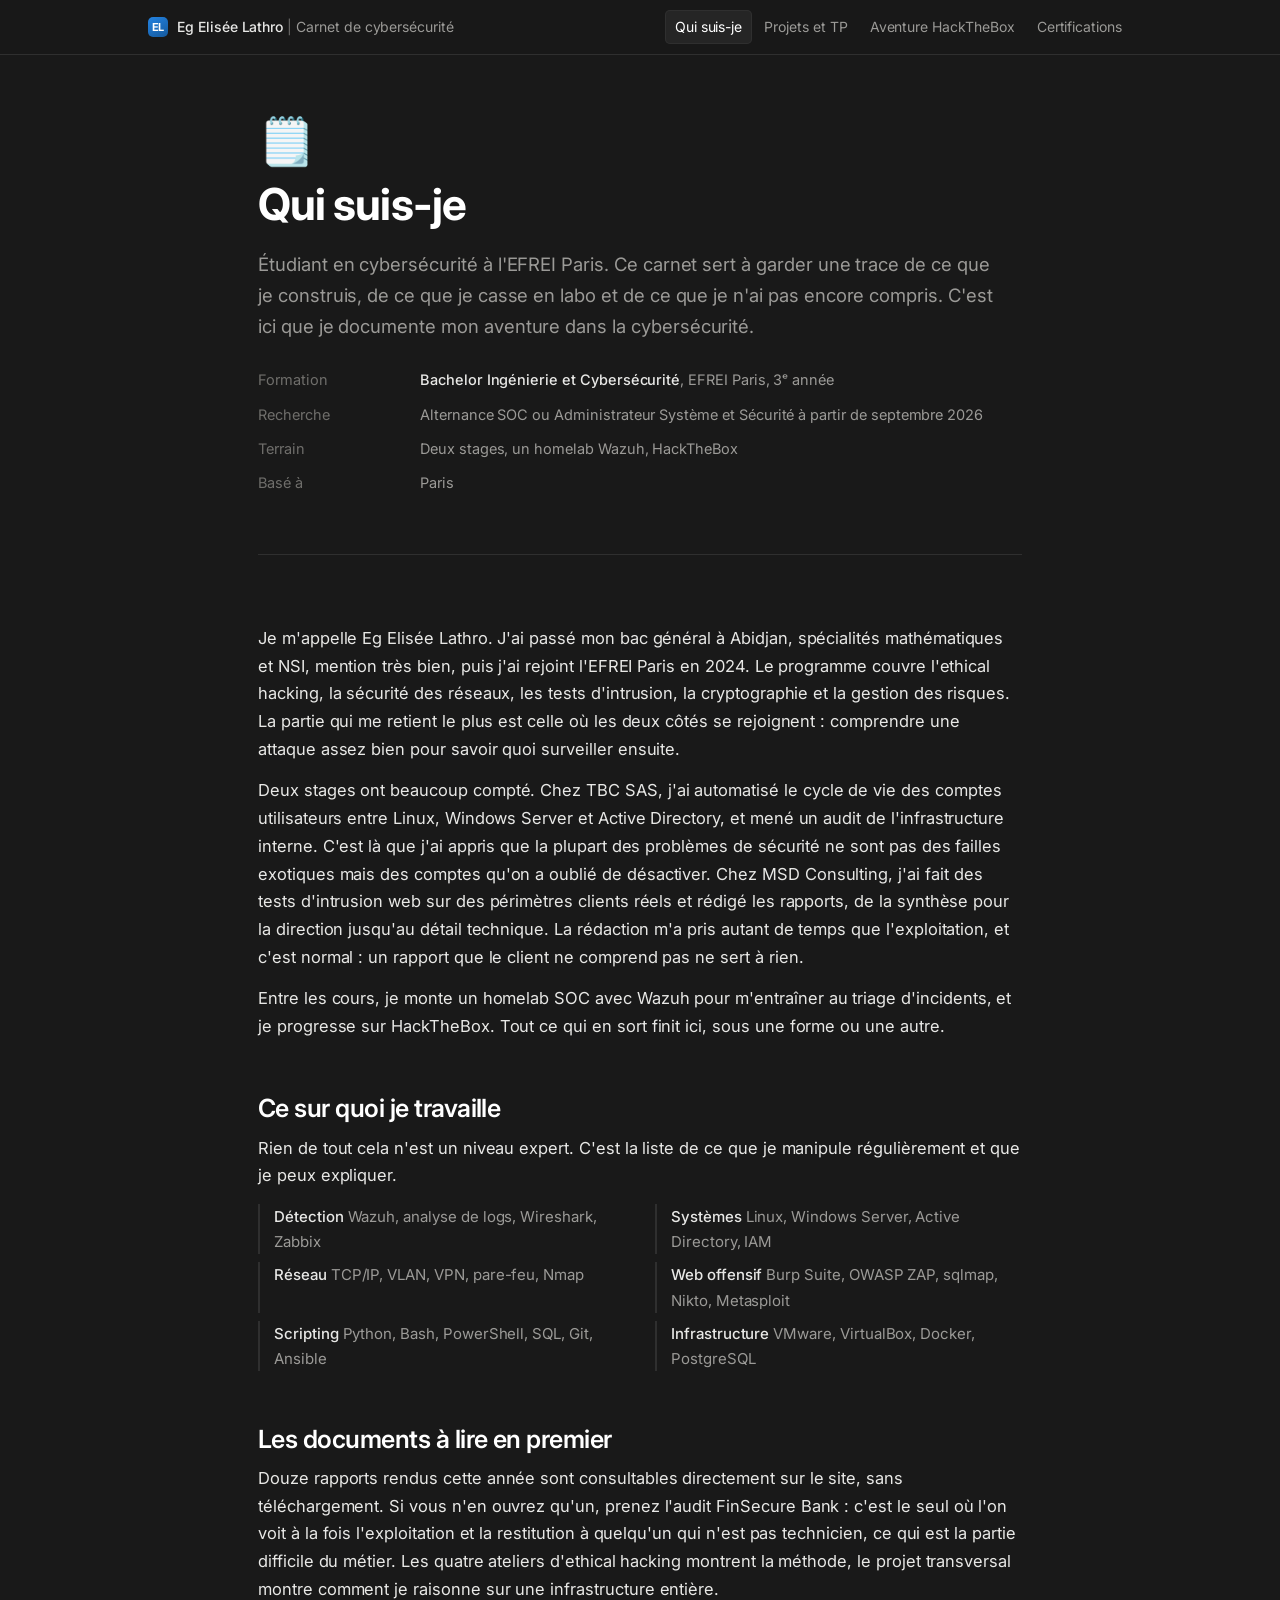
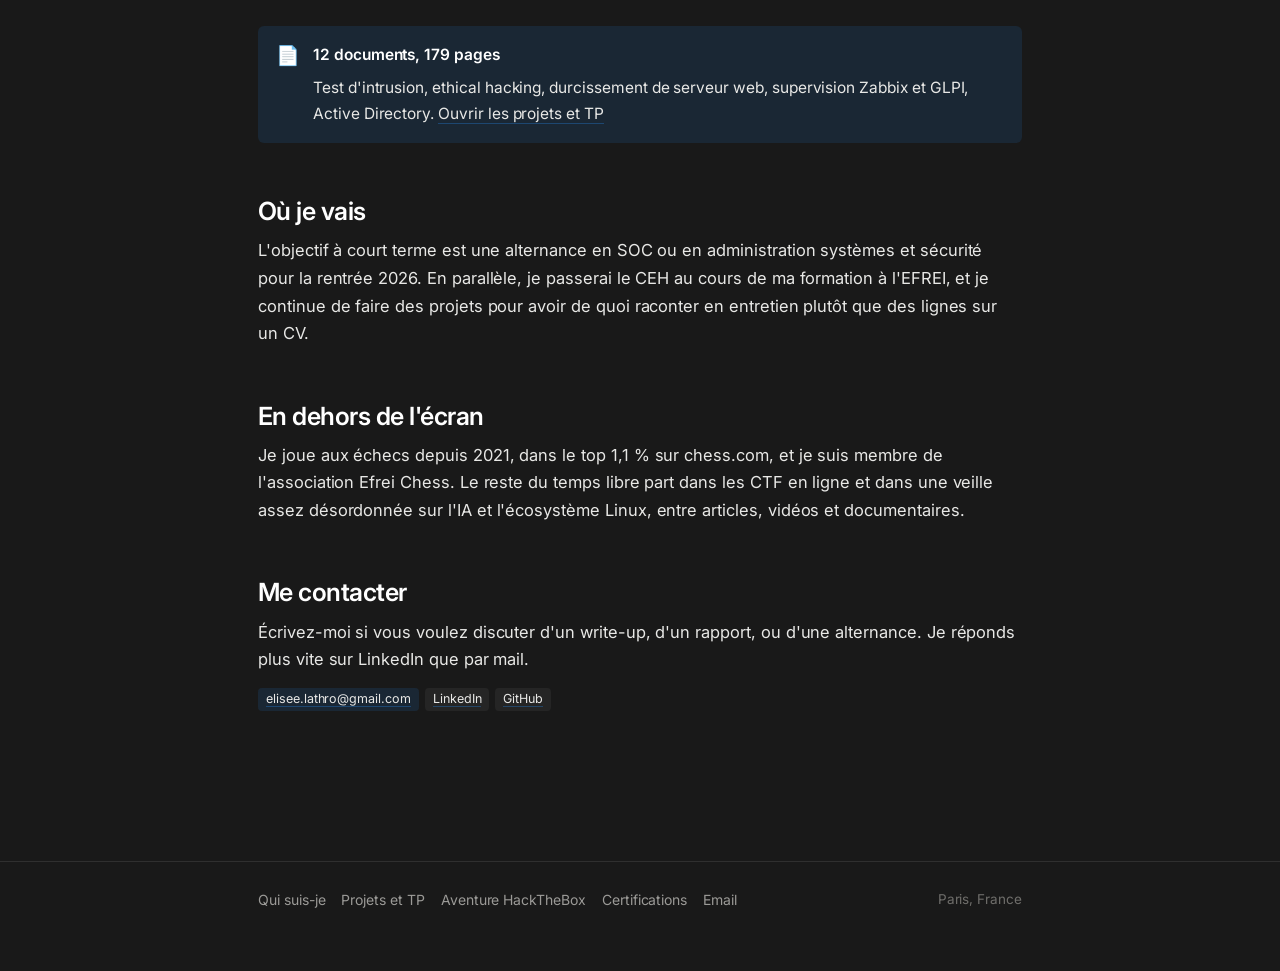
==== index.html @ 5270f84b "v1" ====
<!DOCTYPE html>
<html lang="fr">
<head>
<meta charset="UTF-8">
<meta name="viewport" content="width=device-width, initial-scale=1.0">
<title>Qui suis-je | Eg Elisée Lathro</title>
<meta name="description" content="Carnet de cybersécurité d'Eg Elisée Lathro, étudiant à l'EFREI Paris : rapports de TP, write-ups HackTheBox, certifications et parcours.">
<link rel="preconnect" href="https://fonts.googleapis.com">
<link rel="preconnect" href="https://fonts.gstatic.com" crossorigin>
<link href="https://fonts.googleapis.com/css2?family=Inter:wght@400;500;600;700&amp;family=JetBrains+Mono:wght@400;500&amp;display=swap" rel="stylesheet">
<link rel="stylesheet" href="css/style.css">
</head>
<body>

<header class="topbar">
  <div class="topbar-inner">
    <a class="wordmark" href="index.html">
      <span class="mark" aria-hidden="true">EL</span>
      <span><strong>Eg Elisée Lathro</strong> <span class="sep">|</span> Carnet de cybersécurité</span>
    </a>
    <button class="nav-toggle" aria-expanded="false">Menu</button>
    <nav class="tabs" aria-label="Navigation principale">
      <a href="index.html" aria-current="page">Qui suis-je</a>
      <a href="travaux.html">Projets et TP</a>
      <a href="htb-adventure.html">Aventure HackTheBox</a>
      <a href="certifications.html">Certifications</a>
    </nav>
  </div>
</header>

<div class="container">
  <header class="page-head">
    <span class="page-icon" aria-hidden="true">🗒️</span>
    <h1>Qui suis-je</h1>
    <p class="lede">
      Étudiant en cybersécurité à l'EFREI Paris. Ce carnet sert à garder une trace
      de ce que je construis, de ce que je casse en labo et de ce que je n'ai
      pas encore compris. C'est ici que je documente mon aventure dans la cybersécurité.
    </p>
    <ul class="props">
      <li><span class="k">Formation</span><span class="v"><strong>Bachelor Ingénierie et Cybersécurité</strong>, EFREI Paris, 3ᵉ année</span></li>
      <li><span class="k">Recherche</span><span class="v">Alternance SOC ou Administrateur Système et Sécurité à partir de septembre 2026</span></li>
      <li><span class="k">Terrain</span><span class="v">Deux stages, un homelab Wazuh, HackTheBox</span></li>
      <li><span class="k">Basé à</span><span class="v">Paris</span></li>
    </ul>
  </header>

  <hr>

  <main>
    <p>
      Je m'appelle Eg Elisée Lathro. J'ai passé mon bac général à Abidjan, spécialités
      mathématiques et NSI, mention très bien, puis j'ai rejoint l'EFREI Paris en 2024.
      Le programme couvre l'ethical hacking, la sécurité des réseaux, les tests
      d'intrusion, la cryptographie et la gestion des risques. La partie qui me retient
      le plus est celle où les deux côtés se rejoignent : comprendre une attaque assez
      bien pour savoir quoi surveiller ensuite.
    </p>
    <p>
      Deux stages ont beaucoup compté. Chez TBC SAS, j'ai automatisé le cycle de vie des
      comptes utilisateurs entre Linux, Windows Server et Active Directory, et mené un
      audit de l'infrastructure interne. C'est là que j'ai appris que la plupart des
      problèmes de sécurité ne sont pas des failles exotiques mais des comptes qu'on a
      oublié de désactiver. Chez MSD Consulting, j'ai fait des tests d'intrusion web sur
      des périmètres clients réels et rédigé les rapports, de la synthèse pour la
      direction jusqu'au détail technique. La rédaction m'a pris autant de temps que
      l'exploitation, et c'est normal : un rapport que le client ne comprend pas ne sert
      à rien.
    </p>
    <p>
      Entre les cours, je monte un homelab SOC avec Wazuh pour m'entraîner au triage
      d'incidents, et je progresse sur HackTheBox. Tout ce qui en sort finit ici, sous
      une forme ou une autre.
    </p>

    <h2>Ce sur quoi je travaille</h2>
    <p>
      Rien de tout cela n'est un niveau expert. C'est la liste de ce que je manipule
      régulièrement et que je peux expliquer.
    </p>
    <ul class="split">
      <li><strong>Détection</strong> Wazuh, analyse de logs, Wireshark, Zabbix</li>
      <li><strong>Systèmes</strong> Linux, Windows Server, Active Directory, IAM</li>
      <li><strong>Réseau</strong> TCP/IP, VLAN, VPN, pare-feu, Nmap</li>
      <li><strong>Web offensif</strong> Burp Suite, OWASP ZAP, sqlmap, Nikto, Metasploit</li>
      <li><strong>Scripting</strong> Python, Bash, PowerShell, SQL, Git, Ansible</li>
      <li><strong>Infrastructure</strong> VMware, VirtualBox, Docker, PostgreSQL</li>
    </ul>

    <h2>Les documents à lire en premier</h2>
    <p>
      Douze rapports rendus cette année sont consultables directement sur le site, sans
      téléchargement. Si vous n'en ouvrez qu'un, prenez l'audit FinSecure Bank : c'est le
      seul où l'on voit à la fois l'exploitation et la restitution à quelqu'un qui n'est
      pas technicien, ce qui est la partie difficile du métier. Les quatre ateliers
      d'ethical hacking montrent la méthode, le projet transversal montre comment je
      raisonne sur une infrastructure entière.
    </p>
    <div class="callout">
      <span class="ico" aria-hidden="true">📄</span>
      <div>
        <p><strong>12 documents, 179 pages</strong></p>
        <p>
          Test d'intrusion, ethical hacking, durcissement de serveur web, supervision
          Zabbix et GLPI, Active Directory. <a href="travaux.html">Ouvrir les projets et TP</a>
        </p>
      </div>
    </div>

    <h2>Où je vais</h2>
    <p>
      L'objectif à court terme est une alternance en SOC ou en
      administration systèmes et sécurité pour la rentrée 2026. En
      parallèle, je passerai le CEH au cours de ma formation à l'EFREI, et je continue
      de faire des projets pour avoir de quoi raconter en entretien plutôt que des lignes sur un CV.
    </p>

    <h2>En dehors de l'écran</h2>
    <p>
      Je joue aux échecs depuis 2021, dans le top 1,1 % sur chess.com, et je suis membre
      de l'association Efrei Chess. Le reste du temps libre part dans les CTF en ligne et
      dans une veille assez désordonnée sur l'IA et l'écosystème Linux, entre articles,
      vidéos et documentaires.
    </p>

    <h2>Me contacter</h2>
    <p>
      Écrivez-moi si vous voulez discuter d'un write-up, d'un rapport, ou d'une alternance.
      Je réponds plus vite sur LinkedIn que par mail.
    </p>
    <ul class="tags">
      <li class="tag blue"><a href="mailto:elisee.lathro@gmail.com">elisee.lathro@gmail.com</a></li>
      <li class="tag"><a href="https://www.linkedin.com/in/eg-elisee-lathro/" target="_blank" rel="noopener">LinkedIn</a></li>
      <li class="tag"><a href="https://github.com/e-lee-e" target="_blank" rel="noopener">GitHub</a></li>
    </ul>
  </main>
</div>

<footer>
  <div class="container">
    <div class="footer-links">
      <a href="index.html">Qui suis-je</a>
      <a href="travaux.html">Projets et TP</a>
      <a href="htb-adventure.html">Aventure HackTheBox</a>
      <a href="certifications.html">Certifications</a>
      <a href="mailto:elisee.lathro@gmail.com">Email</a>
    </div>
    <p class="footer-note">Paris, France</p>
  </div>
</footer>

<script src="js/main.js"></script>
</body>
</html>
---- css/style.css ----
/* ============================================================
   Carnet de cybersécurité, Eg Elisée Lathro
   Thème sombre inspiré de Notion, accent bleu
   ============================================================ */

:root {
  --bg:          #191919;
  --bg-raised:   #202020;
  --bg-block:    #252525;
  --bg-hover:    #2c2c2c;
  --bg-input:    #2f2f2f;

  --line:        #2f2f2f;
  --line-soft:   rgba(255, 255, 255, 0.07);

  --text:        #e8e8e6;
  --text-2:      #9b9a97;
  --text-3:      #6f6e6b;

  --blue:        #2383e2;
  --blue-light:  #6ba9e8;
  --blue-wash:   rgba(35, 131, 226, 0.13);
  --blue-edge:   rgba(35, 131, 226, 0.35);

  --green:       #4dab9a;
  --amber:       #d9a441;

  --sans: "Inter", -apple-system, BlinkMacSystemFont, "Segoe UI", Helvetica, Arial, sans-serif;
  --mono: "JetBrains Mono", ui-monospace, SFMono-Regular, Menlo, Consolas, monospace;

  --page: 820px;
  --radius: 6px;
}

* { box-sizing: border-box; }

@media (prefers-reduced-motion: reduce) {
  * { animation: none !important; transition: none !important; scroll-behavior: auto !important; }
}

html { scroll-behavior: smooth; -webkit-text-size-adjust: 100%; }

body {
  margin: 0;
  background: var(--bg);
  color: var(--text);
  font-family: var(--sans);
  font-size: 16.5px;
  line-height: 1.68;
  letter-spacing: -0.003em;
  -webkit-font-smoothing: antialiased;
}

.container {
  max-width: var(--page);
  margin: 0 auto;
  padding: 0 28px;
}

@media (max-width: 600px) {
  body { font-size: 16px; }
  .container { padding: 0 20px; }
}

/* ---------- Liens ---------- */

a {
  color: var(--text);
  text-decoration: none;
  border-bottom: 1px solid var(--blue-edge);
  transition: border-color 0.12s ease, color 0.12s ease;
}

a:hover {
  color: var(--blue-light);
  border-bottom-color: var(--blue);
}

a:focus-visible,
button:focus-visible,
summary:focus-visible {
  outline: 2px solid var(--blue);
  outline-offset: 2px;
  border-radius: 3px;
}

/* ---------- Titres ---------- */

h1, h2, h3 {
  font-family: var(--sans);
  color: #fff;
  line-height: 1.25;
  letter-spacing: -0.021em;
  margin: 0 0 0.4em;
}

h1 { font-size: clamp(34px, 5.4vw, 44px); font-weight: 700; }
h2 { font-size: 25px; font-weight: 600; margin-top: 2.1em; }
h3 { font-size: 19px; font-weight: 600; margin-top: 1.6em; }

p { margin: 0 0 0.85em; }

strong { color: #fff; font-weight: 600; }

code {
  font-family: var(--mono);
  font-size: 0.855em;
  background: var(--bg-block);
  color: #e5837a;
  border-radius: 3px;
  padding: 2px 5px;
}

/* ---------- Barre de navigation ---------- */

.topbar {
  position: sticky;
  top: 0;
  z-index: 30;
  background: rgba(25, 25, 25, 0.88);
  backdrop-filter: saturate(160%) blur(10px);
  border-bottom: 1px solid var(--line);
}

.topbar-inner {
  max-width: 1040px;
  margin: 0 auto;
  padding: 10px 28px;
  display: flex;
  align-items: center;
  justify-content: space-between;
  gap: 16px;
}

.wordmark {
  display: flex;
  align-items: center;
  gap: 9px;
  font-size: 14px;
  color: var(--text-2);
  border: 0;
  white-space: nowrap;
  overflow: hidden;
  text-overflow: ellipsis;
}

.wordmark:hover { color: var(--text-2); }

.wordmark .mark {
  width: 20px;
  height: 20px;
  flex: 0 0 20px;
  border-radius: 5px;
  background: linear-gradient(150deg, var(--blue), #15599c);
  display: inline-flex;
  align-items: center;
  justify-content: center;
  font-size: 11px;
  font-weight: 700;
  color: #fff;
  letter-spacing: -0.02em;
}

.wordmark strong { color: var(--text); font-weight: 500; }
.wordmark .sep { color: var(--text-3); }

nav.tabs { display: flex; gap: 2px; }

nav.tabs a {
  font-size: 14px;
  color: var(--text-2);
  padding: 5px 10px;
  border-radius: 5px;
  border: 0;
  transition: background 0.12s ease, color 0.12s ease;
}

nav.tabs a:hover { background: var(--bg-hover); color: var(--text); }

nav.tabs a[aria-current="page"] {
  color: #fff;
  background: var(--bg-block);
  box-shadow: inset 0 0 0 1px var(--line);
}

.nav-toggle {
  display: none;
  font-family: inherit;
  font-size: 14px;
  color: var(--text-2);
  background: var(--bg-block);
  border: 1px solid var(--line);
  border-radius: 5px;
  padding: 6px 11px;
  cursor: pointer;
}

@media (max-width: 720px) {
  .topbar-inner { flex-wrap: wrap; padding: 10px 20px; }
  .nav-toggle { display: inline-block; }
  nav.tabs { display: none; width: 100%; flex-direction: column; padding-bottom: 6px; }
  nav.tabs.open { display: flex; }
  nav.tabs a { padding: 9px 10px; }
}

/* ---------- En-tête de page ---------- */

.page-head {
  padding: 62px 0 4px;
}

.page-icon {
  font-size: 46px;
  line-height: 1;
  display: block;
  margin-bottom: 14px;
}

.page-head .lede {
  font-size: 18.5px;
  color: var(--text-2);
  max-width: 62ch;
  margin-bottom: 22px;
}

/* propriétés à la Notion */

.props {
  list-style: none;
  padding: 0;
  margin: 0 0 6px;
  display: grid;
  gap: 2px;
}

.props li {
  display: flex;
  gap: 10px;
  align-items: baseline;
  font-size: 14.5px;
  padding: 4px 0;
}

.props .k {
  flex: 0 0 152px;
  color: var(--text-3);
}

.props .v { color: var(--text-2); }
.props .v strong { color: var(--text); font-weight: 500; }

@media (max-width: 560px) {
  .props li { flex-direction: column; gap: 1px; }
  .props .k { flex: none; font-size: 13px; }
}

/* ---------- Corps de page ---------- */

main { padding: 26px 0 96px; }

hr,
.divider {
  border: 0;
  border-top: 1px solid var(--line);
  margin: 44px 0;
}

section + section { margin-top: 8px; }

ul.prose,
ol.prose {
  padding-left: 22px;
  margin: 0 0 1em;
}

ul.prose li,
ol.prose li { margin-bottom: 6px; }

ul.prose li::marker { color: var(--text-3); }

/* petit intertitre discret, utilisé avec parcimonie */
.section-label {
  font-size: 13px;
  color: var(--text-3);
  margin-bottom: 6px;
}

/* ---------- Étiquettes ---------- */

.tags {
  display: flex;
  flex-wrap: wrap;
  gap: 6px;
  margin: 0 0 14px;
  padding: 0;
  list-style: none;
}

.tag {
  font-size: 12.5px;
  line-height: 1.5;
  color: var(--text-2);
  background: var(--bg-block);
  border-radius: 4px;
  padding: 2px 8px;
}

.tag.blue  { color: var(--blue-light); background: var(--blue-wash); }
.tag.green { color: var(--green); background: rgba(77, 171, 154, 0.13); }
.tag.amber { color: var(--amber); background: rgba(217, 164, 65, 0.13); }

/* ---------- Bloc encadré, callout Notion ---------- */

.callout {
  display: flex;
  gap: 13px;
  background: var(--blue-wash);
  border-radius: var(--radius);
  padding: 16px 18px;
  margin: 22px 0;
  font-size: 15.5px;
}

.callout .ico { font-size: 19px; line-height: 1.5; flex: 0 0 auto; }
.callout p { margin: 0 0 0.5em; color: var(--text); }
.callout p:last-child { margin-bottom: 0; }
.callout strong { display: block; }

.callout.plain { background: var(--bg-raised); }

/* ---------- Citation ---------- */

blockquote {
  margin: 20px 0;
  padding-left: 16px;
  border-left: 3px solid var(--text-3);
  color: var(--text-2);
  font-size: 16px;
}

blockquote p:last-child { margin-bottom: 0; }

/* ---------- Vue base de données, filtres ---------- */

.view-bar {
  display: flex;
  flex-wrap: wrap;
  align-items: center;
  gap: 4px;
  border-bottom: 1px solid var(--line);
  padding-bottom: 6px;
  margin: 10px 0 6px;
}

.filter-btn {
  font-family: inherit;
  font-size: 14px;
  color: var(--text-2);
  background: transparent;
  border: 0;
  border-bottom: 2px solid transparent;
  padding: 6px 9px 8px;
  margin-bottom: -8px;
  cursor: pointer;
  border-radius: 4px 4px 0 0;
}

.filter-btn:hover { color: var(--text); background: var(--bg-hover); }

.filter-btn.is-active {
  color: #fff;
  border-bottom-color: var(--blue);
  background: transparent;
}

.filter-btn .count {
  color: var(--text-3);
  font-size: 12.5px;
  margin-left: 5px;
}

.filter-status {
  font-size: 13px;
  color: var(--text-3);
  margin: 10px 0 0;
}

/* ---------- Fiche document ---------- */

.doc {
  border-bottom: 1px solid var(--line-soft);
  padding: 30px 0 26px;
}

.doc[hidden] { display: none; }

.doc h2 {
  font-size: 22px;
  margin: 0 0 3px;
}

.doc-kicker {
  font-size: 14px;
  color: var(--text-3);
  margin-bottom: 12px;
}

.doc p { color: var(--text); }
.doc .tags { margin-bottom: 13px; }

.doc-note {
  color: var(--text-2);
  font-size: 15.5px;
}

/* ---------- Bloc dépliable, aperçu du PDF ---------- */

.reader {
  margin-top: 16px;
  border: 1px solid var(--line);
  border-radius: var(--radius);
  background: var(--bg-raised);
  overflow: hidden;
}

.reader > summary {
  list-style: none;
  cursor: pointer;
  display: flex;
  align-items: center;
  gap: 10px;
  padding: 11px 15px;
  font-size: 15px;
  color: var(--text);
  user-select: none;
}

.reader > summary::-webkit-details-marker { display: none; }

.reader > summary:hover { background: var(--bg-hover); }

.reader > summary .chev {
  flex: 0 0 auto;
  width: 13px;
  color: var(--text-3);
  transition: transform 0.15s ease;
  display: inline-block;
  text-align: center;
}

.reader[open] > summary .chev { transform: rotate(90deg); }

.reader[open] > summary { border-bottom: 1px solid var(--line); }

.reader > summary .label { flex: 1 1 auto; }
.reader > summary .label b { font-weight: 500; }

.reader > summary .hint {
  font-size: 12.5px;
  color: var(--text-3);
  font-family: var(--mono);
}

@media (max-width: 560px) {
  .reader > summary .hint { display: none; }
}

.reader-body { background: #111; }

.reader-body iframe {
  display: block;
  width: 100%;
  height: 76vh;
  min-height: 440px;
  border: 0;
  background: #111;
}

@media (max-width: 720px) {
  .reader-body iframe { height: 60vh; min-height: 340px; }
}

.reader-foot {
  display: flex;
  flex-wrap: wrap;
  gap: 8px;
  align-items: center;
  padding: 11px 15px;
  background: var(--bg-raised);
  border-top: 1px solid var(--line);
  font-size: 13.5px;
  color: var(--text-3);
}

.reader-foot .spacer { flex: 1 1 auto; }

.reader-missing {
  padding: 14px 15px;
  font-size: 14px;
  color: var(--amber);
  background: rgba(217, 164, 65, 0.1);
  border-top: 1px solid var(--line);
}

/* ---------- Boutons ---------- */

.btn {
  display: inline-block;
  font-family: inherit;
  font-size: 14px;
  line-height: 1.4;
  color: var(--text);
  background: var(--bg-block);
  border: 1px solid var(--line);
  border-bottom: 1px solid var(--line);
  border-radius: 5px;
  padding: 7px 13px;
  cursor: pointer;
  text-decoration: none;
  transition: background 0.12s ease;
}

.btn:hover { background: var(--bg-hover); color: var(--text); border-bottom-color: var(--line); }

.btn-primary {
  background: var(--blue);
  border-color: var(--blue);
  color: #fff;
}

.btn-primary:hover { background: #1a6fc4; border-color: #1a6fc4; color: #fff; }

/* ---------- Grilles de cartes ---------- */

.cards {
  display: grid;
  grid-template-columns: repeat(2, 1fr);
  gap: 12px;
  margin: 18px 0 8px;
}

.card {
  background: var(--bg-raised);
  border: 1px solid var(--line);
  border-radius: var(--radius);
  padding: 18px 20px;
  position: relative;
}

.card h3 { font-size: 17px; margin: 0 0 2px; }

.card .issuer {
  font-size: 13.5px;
  color: var(--text-3);
  margin-bottom: 9px;
}

.card p { font-size: 15px; color: var(--text-2); margin-bottom: 0; }

.card .stamp {
  position: absolute;
  top: 17px;
  right: 18px;
  font-size: 11.5px;
  border-radius: 4px;
  padding: 2px 7px;
}

.stamp.done { color: var(--green); background: rgba(77, 171, 154, 0.14); }
.stamp.progress { color: var(--blue-light); background: var(--blue-wash); }

.card h3 { padding-right: 76px; }

.cards.one { grid-template-columns: 1fr; }

@media (max-width: 640px) {
  .cards { grid-template-columns: 1fr; }
}

/* ---------- Liste à deux colonnes ---------- */

.split {
  display: grid;
  grid-template-columns: 1fr 1fr;
  gap: 8px 30px;
  list-style: none;
  padding: 0;
  margin: 14px 0 0;
}

.split li {
  font-size: 15px;
  color: var(--text-2);
  padding-left: 14px;
  border-left: 2px solid var(--line);
}

.split li strong { color: var(--text); font-weight: 500; }

@media (max-width: 600px) {
  .split { grid-template-columns: 1fr; }
}

/* ---------- Machines HackTheBox ---------- */

.machines {
  display: flex;
  flex-wrap: wrap;
  gap: 6px;
  list-style: none;
  padding: 0;
  margin: 10px 0 0;
}

.machines li {
  font-size: 13.5px;
  color: var(--text-2);
  background: var(--bg-block);
  border-radius: 4px;
  padding: 4px 10px;
}

/* ---------- Rapports HTB ---------- */

.report {
  border-bottom: 1px solid var(--line-soft);
  padding: 24px 0;
}

.report h3 { margin: 0 0 8px; font-size: 20px; }
.report h3 a { border-bottom: 0; }
.report h3 a:hover { color: var(--blue-light); }
.report p { color: var(--text-2); margin-bottom: 10px; }
.report .tags { margin-bottom: 10px; }

.report .draft {
  font-size: 13px;
  color: var(--text-3);
}

/* ---------- Article ---------- */

.article-body h2 { font-size: 23px; margin-top: 44px; }
.article-body p { max-width: 70ch; }

.back-link {
  display: inline-block;
  font-size: 14px;
  color: var(--text-2);
  border: 0;
  margin: 26px 0 0;
}

.back-link:hover { color: var(--blue-light); }

/* ---------- Pied de page ---------- */

footer {
  border-top: 1px solid var(--line);
  padding: 26px 0 60px;
  margin-top: 40px;
}

footer .container {
  display: flex;
  flex-wrap: wrap;
  justify-content: space-between;
  align-items: center;
  gap: 14px;
}

.footer-links {
  display: flex;
  flex-wrap: wrap;
  gap: 16px;
  font-size: 14px;
}

.footer-links a { color: var(--text-2); border: 0; }
.footer-links a:hover { color: var(--blue-light); }

.footer-note { color: var(--text-3); font-size: 13.5px; margin: 0; }

/* ---------- Passages à rédiger dans un brouillon de write-up ---------- */

.article-body .draft {
  color: var(--text-3);
  font-style: italic;
  border-left: 2px solid var(--line);
  padding-left: 14px;
  max-width: 70ch;
}
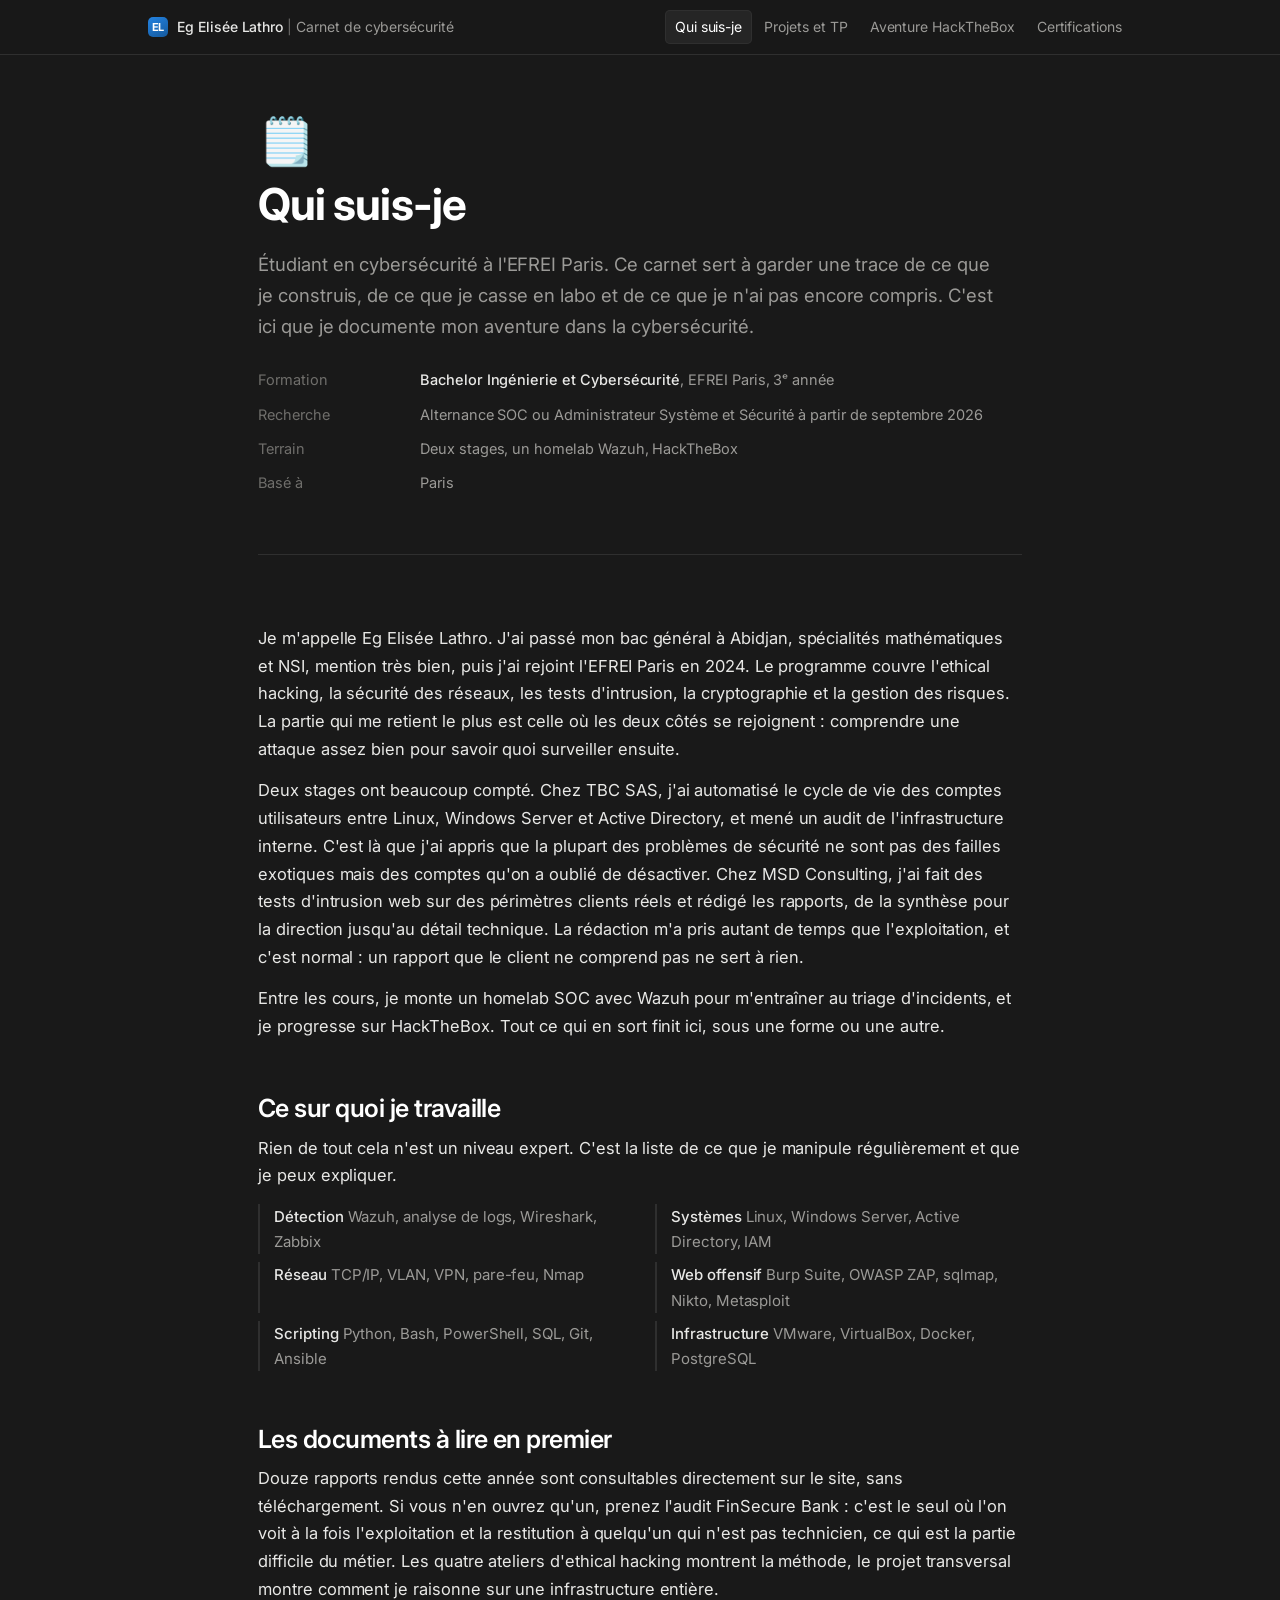
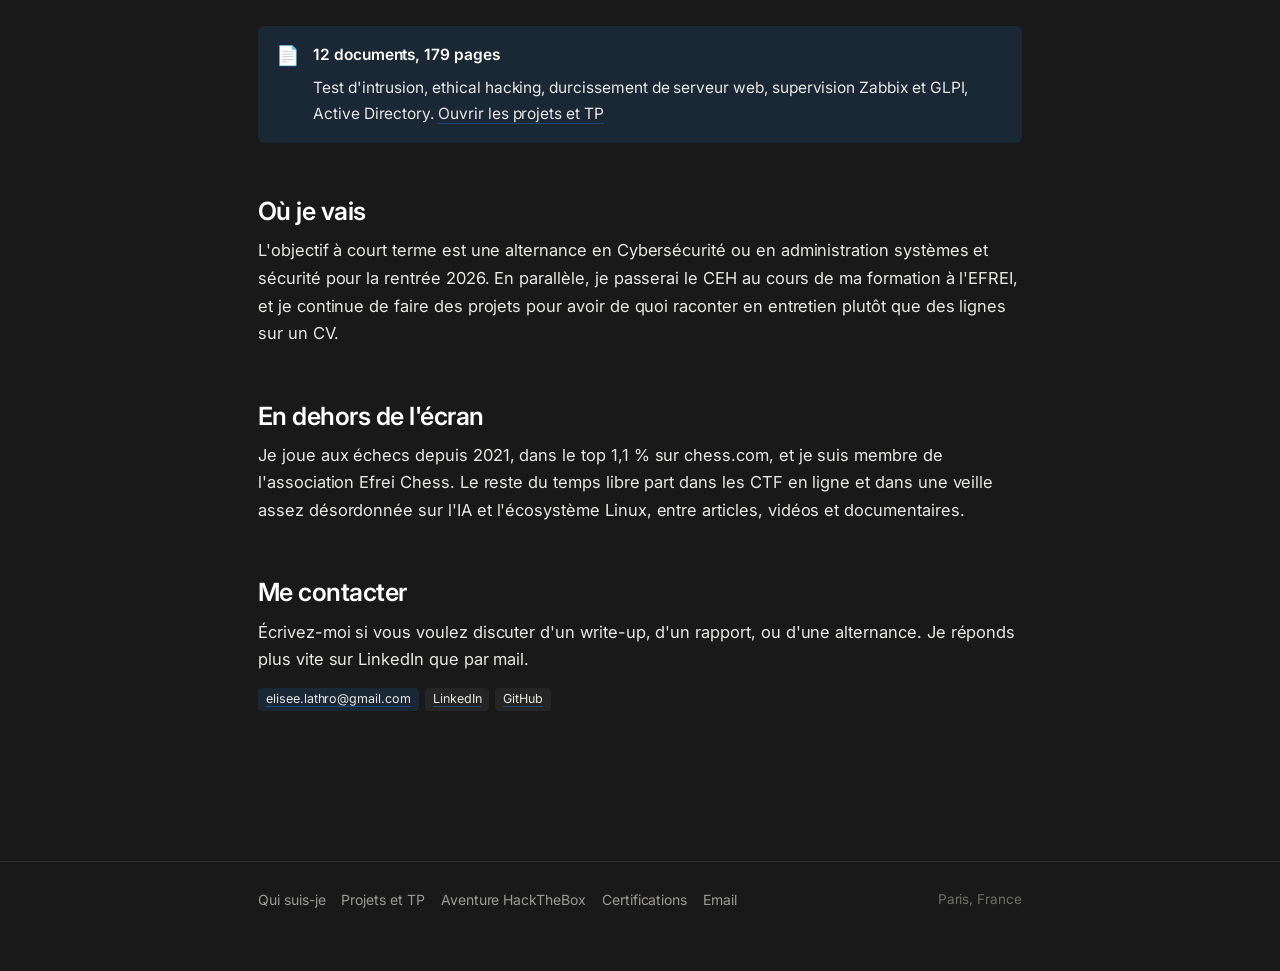
==== commit 198b2384: "Update index.html" ====
--- a/index.html
+++ b/index.html
@@ -109,7 +109,7 @@
 
     <h2>Où je vais</h2>
     <p>
-      L'objectif à court terme est une alternance en SOC ou en
+      L'objectif à court terme est une alternance en Cybersécurité ou en
       administration systèmes et sécurité pour la rentrée 2026. En
       parallèle, je passerai le CEH au cours de ma formation à l'EFREI, et je continue
       de faire des projets pour avoir de quoi raconter en entretien plutôt que des lignes sur un CV.
--- a/css/style.css
+++ b/css/style.css
@@ -681,6 +681,36 @@
 
 .footer-note { color: var(--text-3); font-size: 13.5px; margin: 0; }
 
+/* ---------- Blocs de commandes dans les write-ups ---------- */
+
+.article-body pre {
+  background: var(--bg-block);
+  border: 1px solid var(--line-soft);
+  border-radius: var(--radius);
+  padding: 14px 16px;
+  margin: 0 0 1.1em;
+  max-width: 70ch;
+}
+
+.article-body pre code {
+  background: none;
+  color: var(--text);
+  padding: 0;
+  font-size: 0.86em;
+  line-height: 1.55;
+  white-space: pre-wrap;
+  overflow-wrap: anywhere;
+}
+
+.article-body pre .c { color: var(--text-3); }
+.article-body pre .out { color: var(--text-2); }
+
+.article-body .note {
+  font-size: 14.5px;
+  color: var(--text-2);
+  max-width: 70ch;
+}
+
 /* ---------- Passages à rédiger dans un brouillon de write-up ---------- */
 
 .article-body .draft {
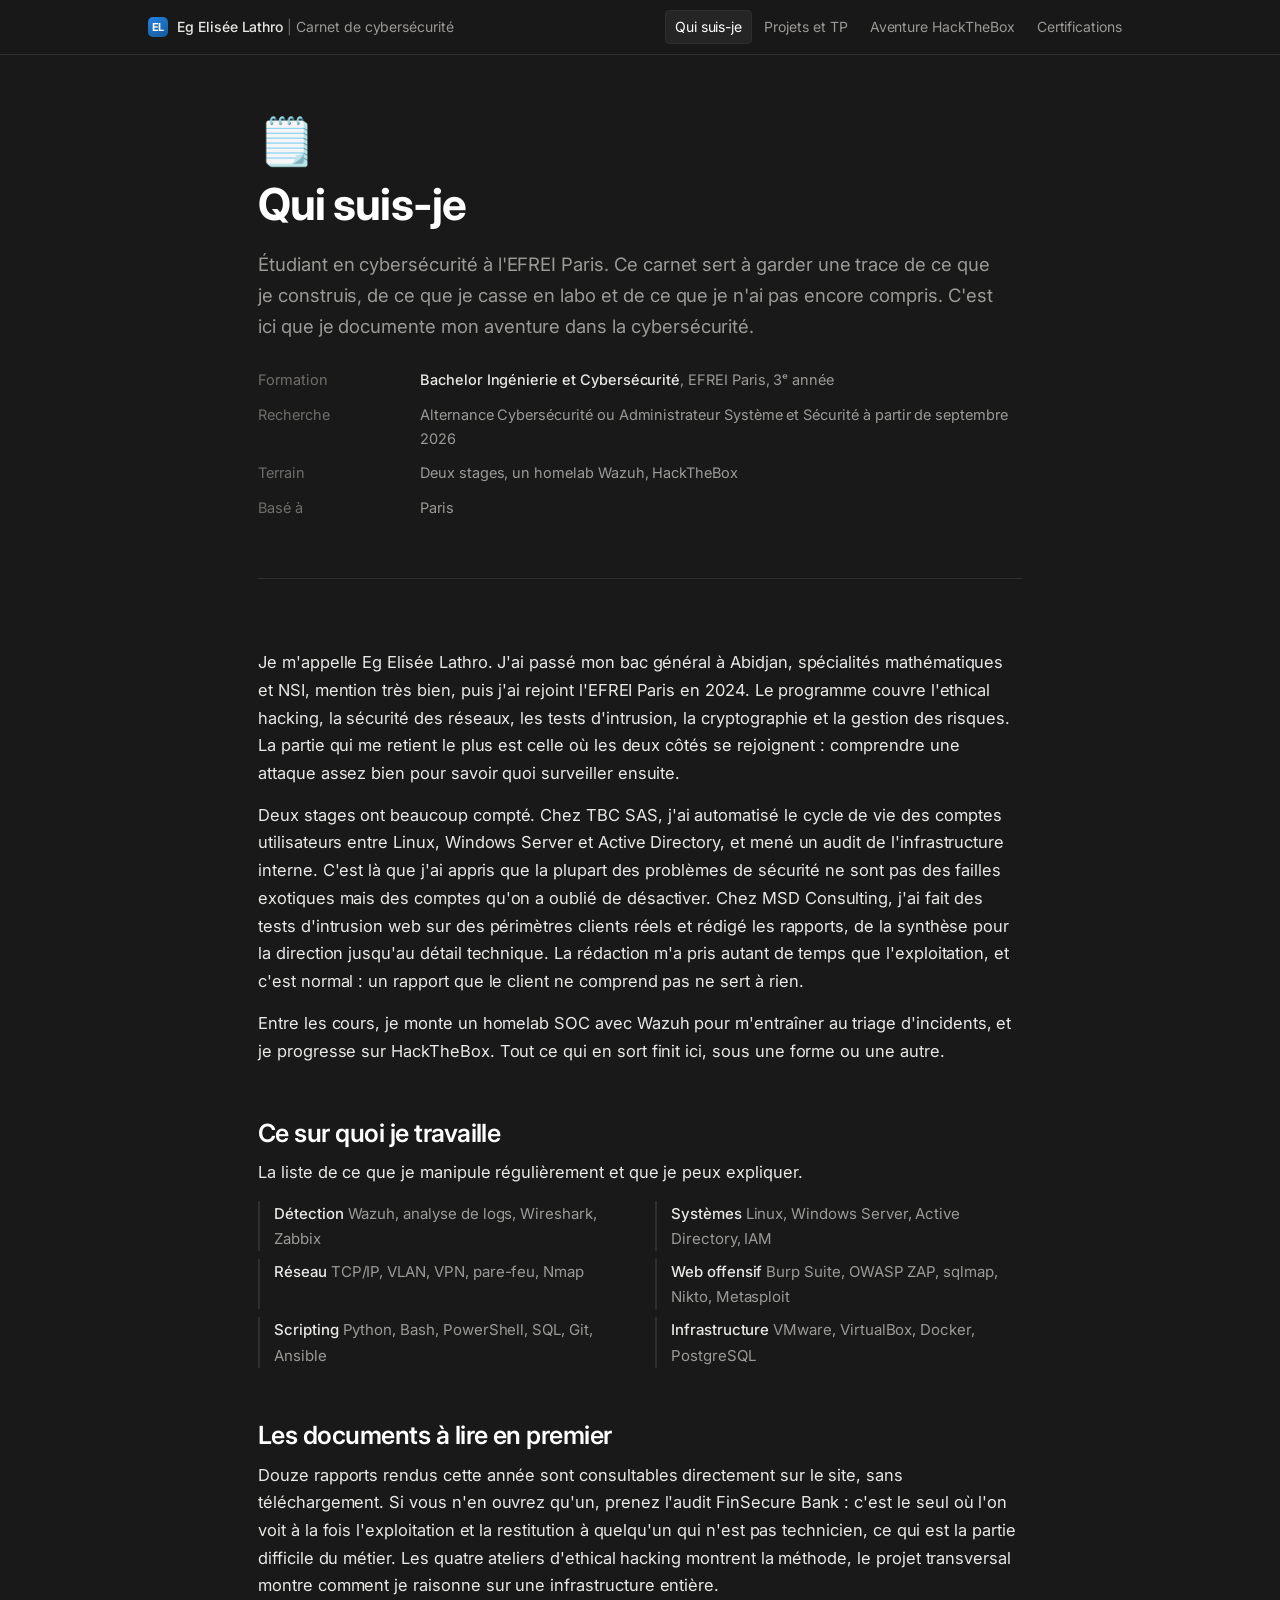
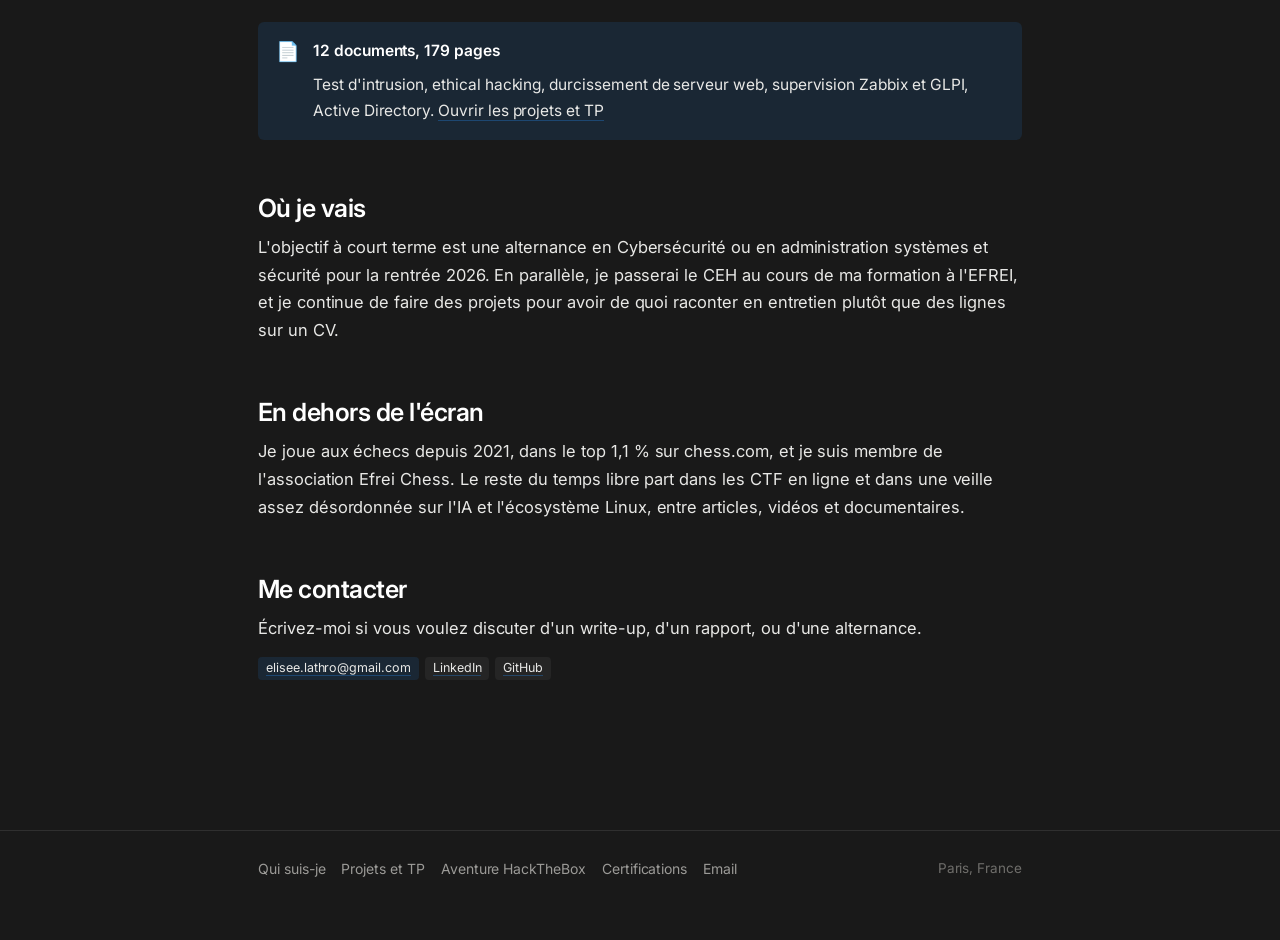
==== commit c182ef5f: "Ajuste la page Qui suis-je et ajoute le CCNA aux certifications - Remplace "Alternance SOC" par "Alt" ====
--- a/index.html
+++ b/index.html
@@ -39,7 +39,7 @@
     </p>
     <ul class="props">
       <li><span class="k">Formation</span><span class="v"><strong>Bachelor Ingénierie et Cybersécurité</strong>, EFREI Paris, 3ᵉ année</span></li>
-      <li><span class="k">Recherche</span><span class="v">Alternance SOC ou Administrateur Système et Sécurité à partir de septembre 2026</span></li>
+      <li><span class="k">Recherche</span><span class="v">Alternance Cybersécurité ou Administrateur Système et Sécurité à partir de septembre 2026</span></li>
       <li><span class="k">Terrain</span><span class="v">Deux stages, un homelab Wazuh, HackTheBox</span></li>
       <li><span class="k">Basé à</span><span class="v">Paris</span></li>
     </ul>
@@ -75,8 +75,7 @@
 
     <h2>Ce sur quoi je travaille</h2>
     <p>
-      Rien de tout cela n'est un niveau expert. C'est la liste de ce que je manipule
-      régulièrement et que je peux expliquer.
+      La liste de ce que je manipule régulièrement et que je peux expliquer.
     </p>
     <ul class="split">
       <li><strong>Détection</strong> Wazuh, analyse de logs, Wireshark, Zabbix</li>
@@ -126,7 +125,6 @@
     <h2>Me contacter</h2>
     <p>
       Écrivez-moi si vous voulez discuter d'un write-up, d'un rapport, ou d'une alternance.
-      Je réponds plus vite sur LinkedIn que par mail.
     </p>
     <ul class="tags">
       <li class="tag blue"><a href="mailto:elisee.lathro@gmail.com">elisee.lathro@gmail.com</a></li>
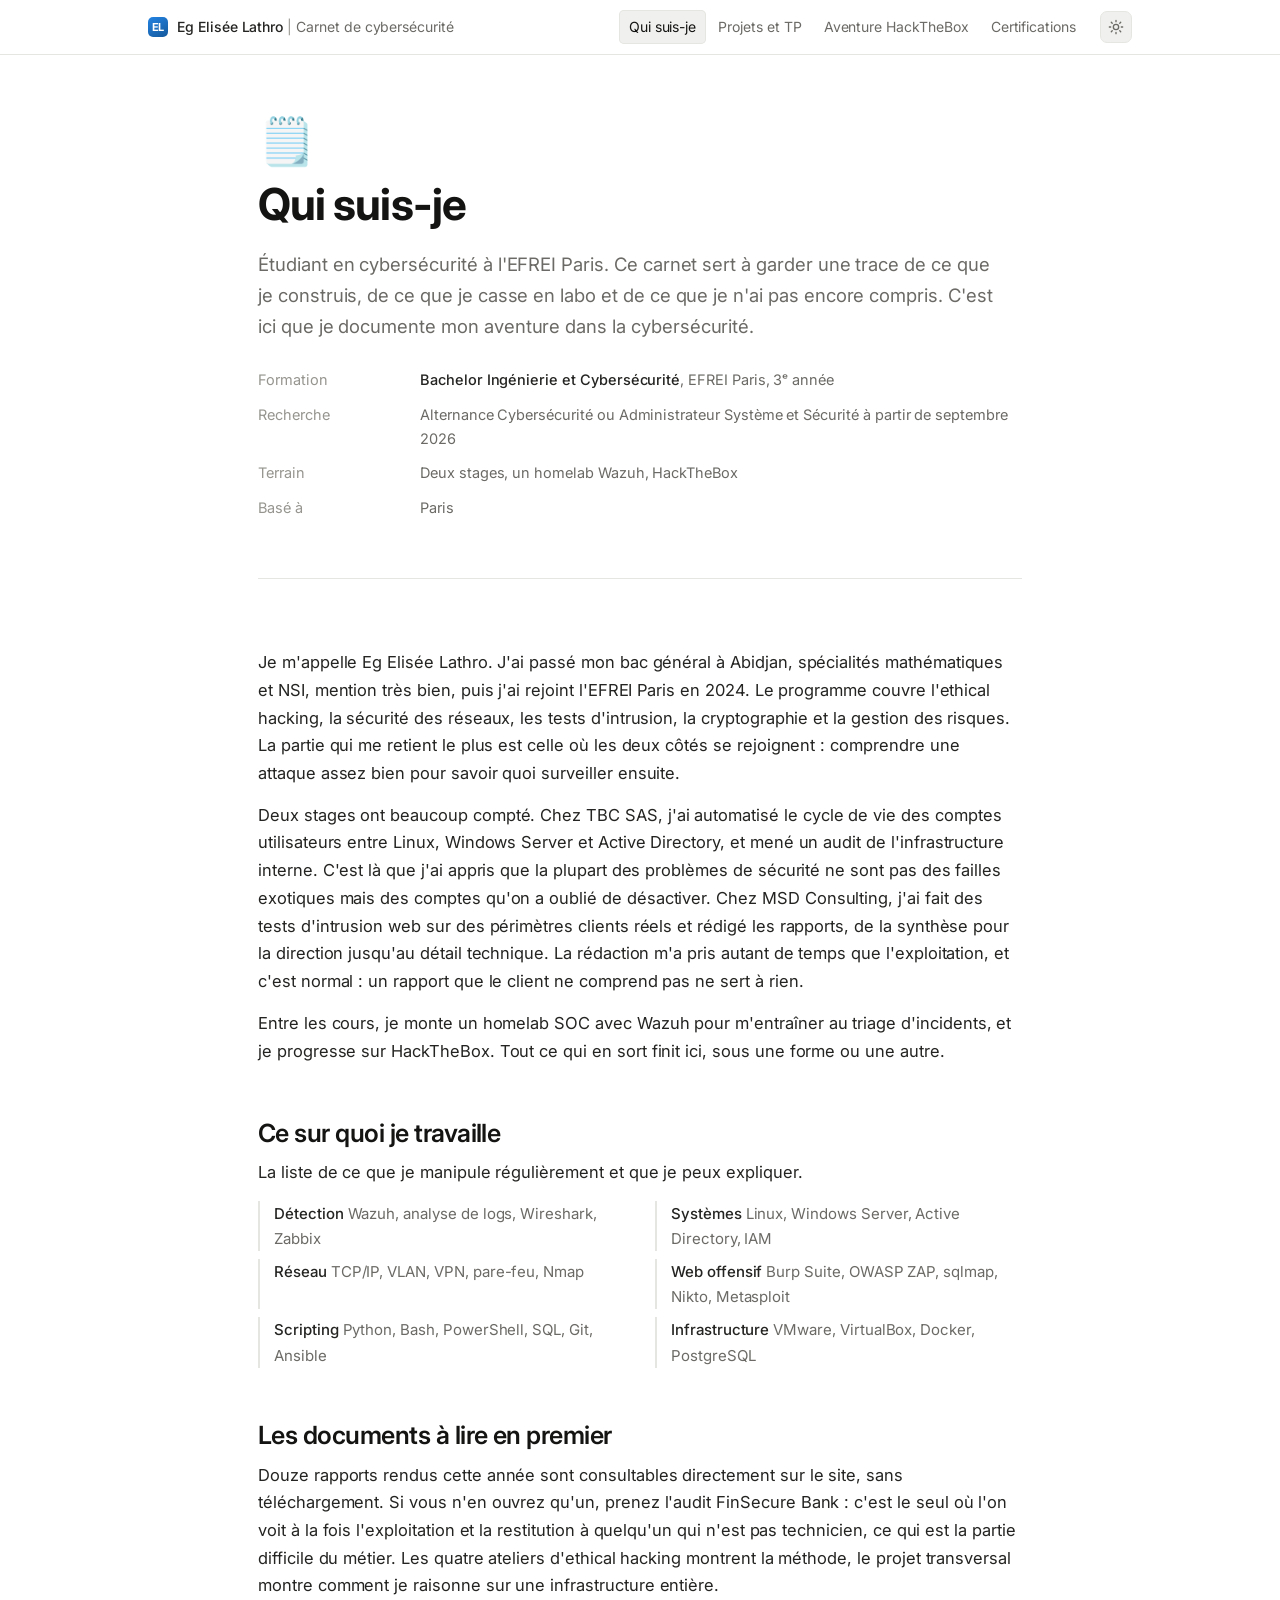
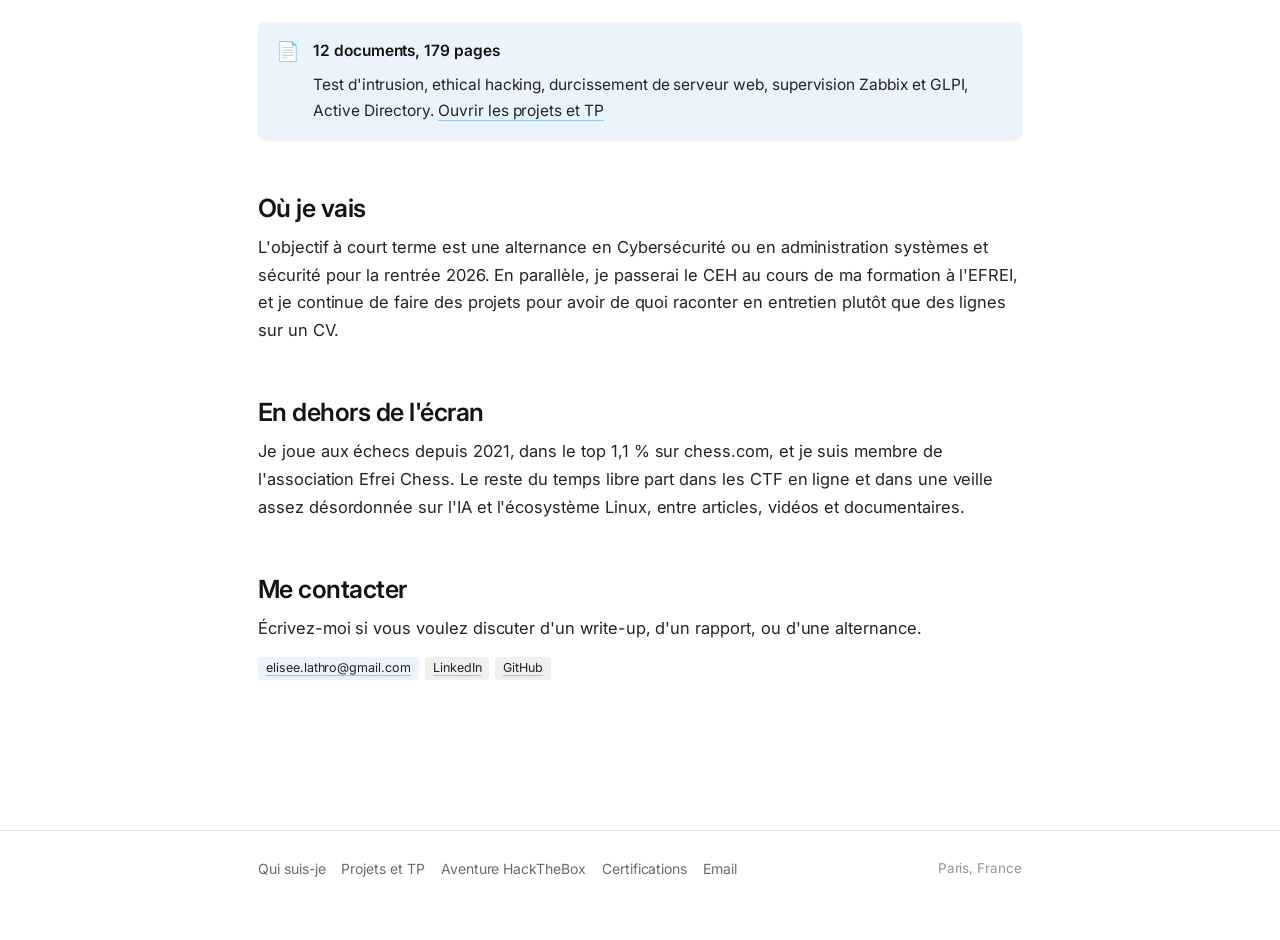
==== commit 2d784ed4: "Ajoute un thème clair/sombre et des animations d'interface - Introduit des jetons de couleur dédoubl" ====
--- a/index.html
+++ b/index.html
@@ -2,6 +2,15 @@
 <html lang="fr">
 <head>
 <meta charset="UTF-8">
+<script>
+(function () {
+  try {
+    var saved = localStorage.getItem("theme");
+    var theme = saved || (window.matchMedia && window.matchMedia("(prefers-color-scheme: light)").matches ? "light" : "dark");
+    document.documentElement.setAttribute("data-theme", theme);
+  } catch (e) {}
+})();
+</script>
 <meta name="viewport" content="width=device-width, initial-scale=1.0">
 <title>Qui suis-je | Eg Elisée Lathro</title>
 <meta name="description" content="Carnet de cybersécurité d'Eg Elisée Lathro, étudiant à l'EFREI Paris : rapports de TP, write-ups HackTheBox, certifications et parcours.">
@@ -25,6 +34,10 @@
       <a href="htb-adventure.html">Aventure HackTheBox</a>
       <a href="certifications.html">Certifications</a>
     </nav>
+    <button class="theme-toggle" type="button" aria-label="Basculer entre thème clair et sombre" title="Thème clair / sombre">
+      <svg class="icon-sun" viewBox="0 0 24 24" fill="none" stroke="currentColor" stroke-width="2" stroke-linecap="round" aria-hidden="true"><circle cx="12" cy="12" r="4"></circle><path d="M12 2v2M12 20v2M4.93 4.93l1.41 1.41M17.66 17.66l1.41 1.41M2 12h2M20 12h2M4.93 19.07l1.41-1.41M17.66 6.34l1.41-1.41"></path></svg>
+      <svg class="icon-moon" viewBox="0 0 24 24" fill="none" stroke="currentColor" stroke-width="2" stroke-linecap="round" stroke-linejoin="round" aria-hidden="true"><path d="M21 12.79A9 9 0 1 1 11.21 3a7 7 0 0 0 9.79 9.79Z"></path></svg>
+    </button>
   </div>
 </header>
 
--- a/css/style.css
+++ b/css/style.css
@@ -1,6 +1,7 @@
 /* ============================================================
    Carnet de cybersécurité, Eg Elisée Lathro
-   Thème sombre inspiré de Notion, accent bleu
+   Thème Notion, sombre par défaut, clair en alternative,
+   accent bleu
    ============================================================ */
 
 :root {
@@ -16,6 +17,7 @@
   --text:        #e8e8e6;
   --text-2:      #9b9a97;
   --text-3:      #6f6e6b;
+  --heading:     #ffffff;
 
   --blue:        #2383e2;
   --blue-light:  #6ba9e8;
@@ -25,11 +27,51 @@
   --green:       #4dab9a;
   --amber:       #d9a441;
 
+  --topbar-bg:   rgba(25, 25, 25, 0.88);
+  --reader-bg:   #111111;
+
+  --shadow-sm:   0 1px 2px rgba(0, 0, 0, 0.35);
+  --shadow-md:   0 14px 32px -18px rgba(0, 0, 0, 0.6);
+
   --sans: "Inter", -apple-system, BlinkMacSystemFont, "Segoe UI", Helvetica, Arial, sans-serif;
   --mono: "JetBrains Mono", ui-monospace, SFMono-Regular, Menlo, Consolas, monospace;
 
   --page: 820px;
   --radius: 6px;
+
+  color-scheme: dark;
+}
+
+:root[data-theme="light"] {
+  --bg:          #ffffff;
+  --bg-raised:   #f7f7f5;
+  --bg-block:    #f0f0ee;
+  --bg-hover:    #e9e9e6;
+  --bg-input:    #ffffff;
+
+  --line:        #e5e5e2;
+  --line-soft:   rgba(15, 15, 15, 0.07);
+
+  --text:        #242422;
+  --text-2:      #6b6a66;
+  --text-3:      #96958f;
+  --heading:     #141413;
+
+  --blue:        #2383e2;
+  --blue-light:  #0f6fd1;
+  --blue-wash:   rgba(35, 131, 226, 0.09);
+  --blue-edge:   rgba(35, 131, 226, 0.4);
+
+  --green:       #1f8f73;
+  --amber:       #9c6a10;
+
+  --topbar-bg:   rgba(255, 255, 255, 0.82);
+  --reader-bg:   #e9e9e6;
+
+  --shadow-sm:   0 1px 2px rgba(20, 20, 19, 0.06);
+  --shadow-md:   0 16px 32px -18px rgba(20, 20, 19, 0.22);
+
+  color-scheme: light;
 }
 
 * { box-sizing: border-box; }
@@ -49,6 +91,7 @@
   line-height: 1.68;
   letter-spacing: -0.003em;
   -webkit-font-smoothing: antialiased;
+  transition: background-color 0.25s ease, color 0.25s ease;
 }
 
 .container {
@@ -88,10 +131,11 @@
 
 h1, h2, h3 {
   font-family: var(--sans);
-  color: #fff;
+  color: var(--heading);
   line-height: 1.25;
   letter-spacing: -0.021em;
   margin: 0 0 0.4em;
+  transition: color 0.25s ease;
 }
 
 h1 { font-size: clamp(34px, 5.4vw, 44px); font-weight: 700; }
@@ -100,7 +144,7 @@
 
 p { margin: 0 0 0.85em; }
 
-strong { color: #fff; font-weight: 600; }
+strong { color: var(--heading); font-weight: 600; }
 
 code {
   font-family: var(--mono);
@@ -109,6 +153,7 @@
   color: #e5837a;
   border-radius: 3px;
   padding: 2px 5px;
+  transition: background-color 0.25s ease;
 }
 
 /* ---------- Barre de navigation ---------- */
@@ -117,10 +162,13 @@
   position: sticky;
   top: 0;
   z-index: 30;
-  background: rgba(25, 25, 25, 0.88);
+  background: var(--topbar-bg);
   backdrop-filter: saturate(160%) blur(10px);
   border-bottom: 1px solid var(--line);
-}
+  transition: background-color 0.25s ease, border-color 0.25s ease, box-shadow 0.25s ease;
+}
+
+.topbar.is-scrolled { box-shadow: var(--shadow-md); }
 
 .topbar-inner {
   max-width: 1040px;
@@ -128,8 +176,8 @@
   padding: 10px 28px;
   display: flex;
   align-items: center;
-  justify-content: space-between;
-  gap: 16px;
+  justify-content: flex-start;
+  gap: 14px;
 }
 
 .wordmark {
@@ -142,6 +190,7 @@
   white-space: nowrap;
   overflow: hidden;
   text-overflow: ellipsis;
+  margin-right: auto;
 }
 
 .wordmark:hover { color: var(--text-2); }
@@ -178,7 +227,7 @@
 nav.tabs a:hover { background: var(--bg-hover); color: var(--text); }
 
 nav.tabs a[aria-current="page"] {
-  color: #fff;
+  color: var(--heading);
   background: var(--bg-block);
   box-shadow: inset 0 0 0 1px var(--line);
 }
@@ -193,20 +242,80 @@
   border-radius: 5px;
   padding: 6px 11px;
   cursor: pointer;
-}
+  transition: background-color 0.15s ease, color 0.15s ease, border-color 0.15s ease;
+}
+
+.nav-toggle:hover { background: var(--bg-hover); color: var(--text); }
+
+/* ---------- Bascule de thème clair / sombre ---------- */
+
+.theme-toggle {
+  display: inline-flex;
+  align-items: center;
+  justify-content: center;
+  flex: 0 0 auto;
+  width: 32px;
+  height: 32px;
+  padding: 0;
+  border-radius: 7px;
+  border: 1px solid var(--line);
+  background: var(--bg-block);
+  color: var(--text-2);
+  cursor: pointer;
+  transition: background-color 0.15s ease, color 0.15s ease, border-color 0.15s ease, transform 0.15s ease;
+}
+
+.theme-toggle:hover { background: var(--bg-hover); color: var(--text); }
+.theme-toggle:active { transform: scale(0.9); }
+
+.theme-toggle svg {
+  width: 16px;
+  height: 16px;
+  transition: opacity 0.2s ease, transform 0.3s ease;
+}
+
+.theme-toggle .icon-sun { display: none; }
+.theme-toggle .icon-moon { display: inline-flex; }
+
+:root[data-theme="light"] .theme-toggle .icon-sun { display: inline-flex; }
+:root[data-theme="light"] .theme-toggle .icon-moon { display: none; }
 
 @media (max-width: 720px) {
   .topbar-inner { flex-wrap: wrap; padding: 10px 20px; }
-  .nav-toggle { display: inline-block; }
-  nav.tabs { display: none; width: 100%; flex-direction: column; padding-bottom: 6px; }
+  .nav-toggle { display: inline-block; order: 1; }
+  .theme-toggle { order: 2; }
+  nav.tabs { display: none; width: 100%; flex-direction: column; padding-bottom: 6px; order: 3; }
   nav.tabs.open { display: flex; }
   nav.tabs a { padding: 9px 10px; }
 }
 
+/* ---------- Animations d'entrée ---------- */
+
+@keyframes fadeInUp {
+  from { opacity: 0; transform: translateY(10px); }
+  to   { opacity: 1; transform: translateY(0); }
+}
+
+@keyframes fadeIn {
+  from { opacity: 0; }
+  to   { opacity: 1; }
+}
+
+/* révélation au défilement, activée par main.js ; sans JS, le contenu
+   reste simplement visible (pas de classe .reveal posée) */
+.reveal {
+  opacity: 0;
+  transform: translateY(16px);
+  transition: opacity 0.55s ease, transform 0.55s ease;
+}
+
+.reveal.in-view { opacity: 1; transform: translateY(0); }
+
 /* ---------- En-tête de page ---------- */
 
 .page-head {
   padding: 62px 0 4px;
+  animation: fadeInUp 0.6s ease both;
 }
 
 .page-icon {
@@ -256,7 +365,7 @@
 
 /* ---------- Corps de page ---------- */
 
-main { padding: 26px 0 96px; }
+main { padding: 26px 0 96px; animation: fadeIn 0.5s ease 0.08s both; }
 
 hr,
 .divider {
@@ -303,6 +412,7 @@
   background: var(--bg-block);
   border-radius: 4px;
   padding: 2px 8px;
+  transition: background-color 0.25s ease, color 0.25s ease;
 }
 
 .tag.blue  { color: var(--blue-light); background: var(--blue-wash); }
@@ -319,7 +429,11 @@
   padding: 16px 18px;
   margin: 22px 0;
   font-size: 15.5px;
-}
+  box-shadow: var(--shadow-sm);
+  transition: background-color 0.25s ease, box-shadow 0.2s ease, transform 0.2s ease;
+}
+
+.callout:hover { transform: translateY(-1px); box-shadow: var(--shadow-md); }
 
 .callout .ico { font-size: 19px; line-height: 1.5; flex: 0 0 auto; }
 .callout p { margin: 0 0 0.5em; color: var(--text); }
@@ -368,7 +482,7 @@
 .filter-btn:hover { color: var(--text); background: var(--bg-hover); }
 
 .filter-btn.is-active {
-  color: #fff;
+  color: var(--heading);
   border-bottom-color: var(--blue);
   background: transparent;
 }
@@ -389,8 +503,13 @@
 
 .doc {
   border-bottom: 1px solid var(--line-soft);
-  padding: 30px 0 26px;
-}
+  padding: 30px 14px 26px;
+  margin: 0 -14px;
+  border-radius: 8px;
+  transition: background-color 0.18s ease, border-color 0.25s ease;
+}
+
+.doc:hover { background: var(--bg-hover); }
 
 .doc[hidden] { display: none; }
 
@@ -421,7 +540,10 @@
   border-radius: var(--radius);
   background: var(--bg-raised);
   overflow: hidden;
-}
+  transition: background-color 0.25s ease, border-color 0.25s ease, box-shadow 0.2s ease;
+}
+
+.reader[open] { box-shadow: var(--shadow-sm); }
 
 .reader > summary {
   list-style: none;
@@ -465,7 +587,7 @@
   .reader > summary .hint { display: none; }
 }
 
-.reader-body { background: #111; }
+.reader-body { background: var(--reader-bg); }
 
 .reader-body iframe {
   display: block;
@@ -473,7 +595,7 @@
   height: 76vh;
   min-height: 440px;
   border: 0;
-  background: #111;
+  background: var(--reader-bg);
 }
 
 @media (max-width: 720px) {
@@ -517,10 +639,11 @@
   padding: 7px 13px;
   cursor: pointer;
   text-decoration: none;
-  transition: background 0.12s ease;
-}
-
-.btn:hover { background: var(--bg-hover); color: var(--text); border-bottom-color: var(--line); }
+  transition: background-color 0.15s ease, border-color 0.25s ease, color 0.25s ease, transform 0.15s ease;
+}
+
+.btn:hover { background: var(--bg-hover); color: var(--text); border-bottom-color: var(--line); transform: translateY(-1px); }
+.btn:active { transform: translateY(0); }
 
 .btn-primary {
   background: var(--blue);
@@ -545,7 +668,11 @@
   border-radius: var(--radius);
   padding: 18px 20px;
   position: relative;
-}
+  box-shadow: var(--shadow-sm);
+  transition: background-color 0.25s ease, border-color 0.25s ease, box-shadow 0.2s ease, transform 0.2s ease;
+}
+
+.card:hover { transform: translateY(-2px); box-shadow: var(--shadow-md); }
 
 .card h3 { font-size: 17px; margin: 0 0 2px; }
 
@@ -624,8 +751,13 @@
 
 .report {
   border-bottom: 1px solid var(--line-soft);
-  padding: 24px 0;
-}
+  padding: 24px 14px;
+  margin: 0 -14px;
+  border-radius: 8px;
+  transition: background-color 0.18s ease, border-color 0.25s ease;
+}
+
+.report:hover { background: var(--bg-hover); }
 
 .report h3 { margin: 0 0 8px; font-size: 20px; }
 .report h3 a { border-bottom: 0; }
